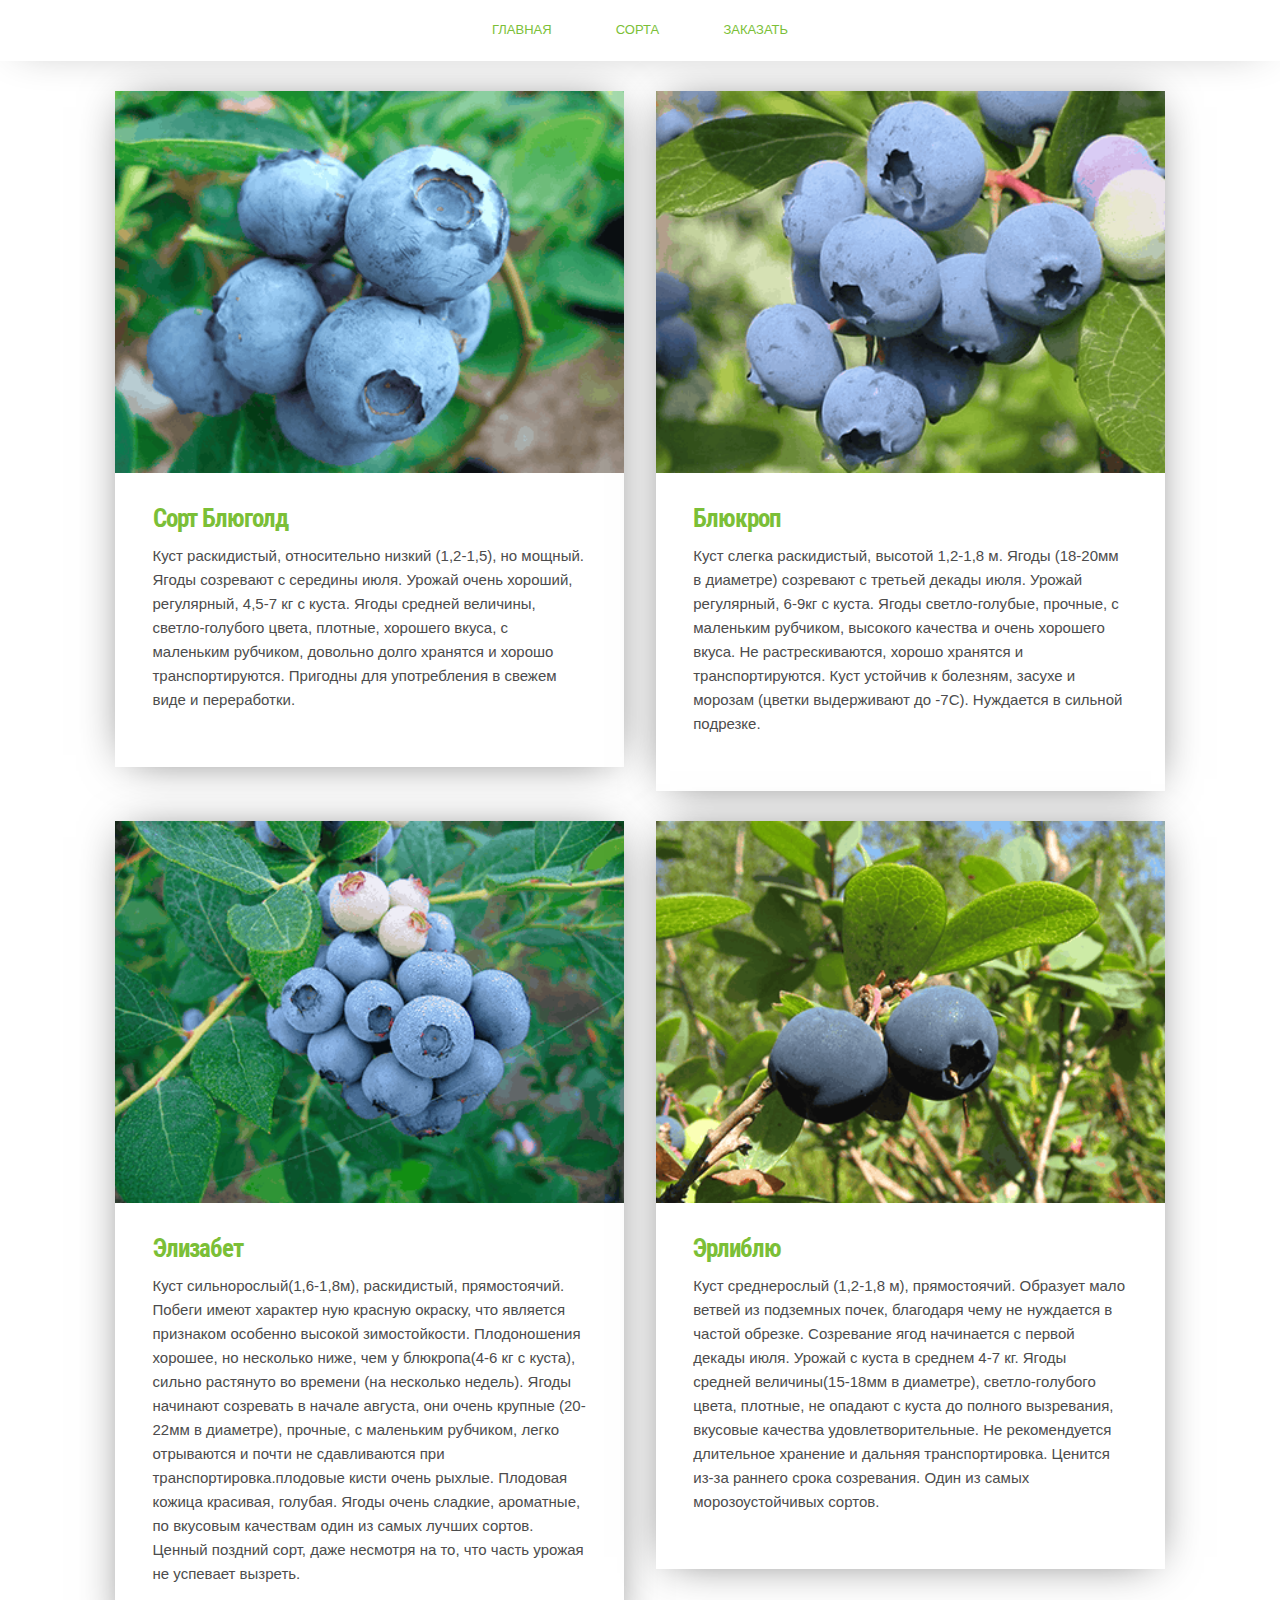
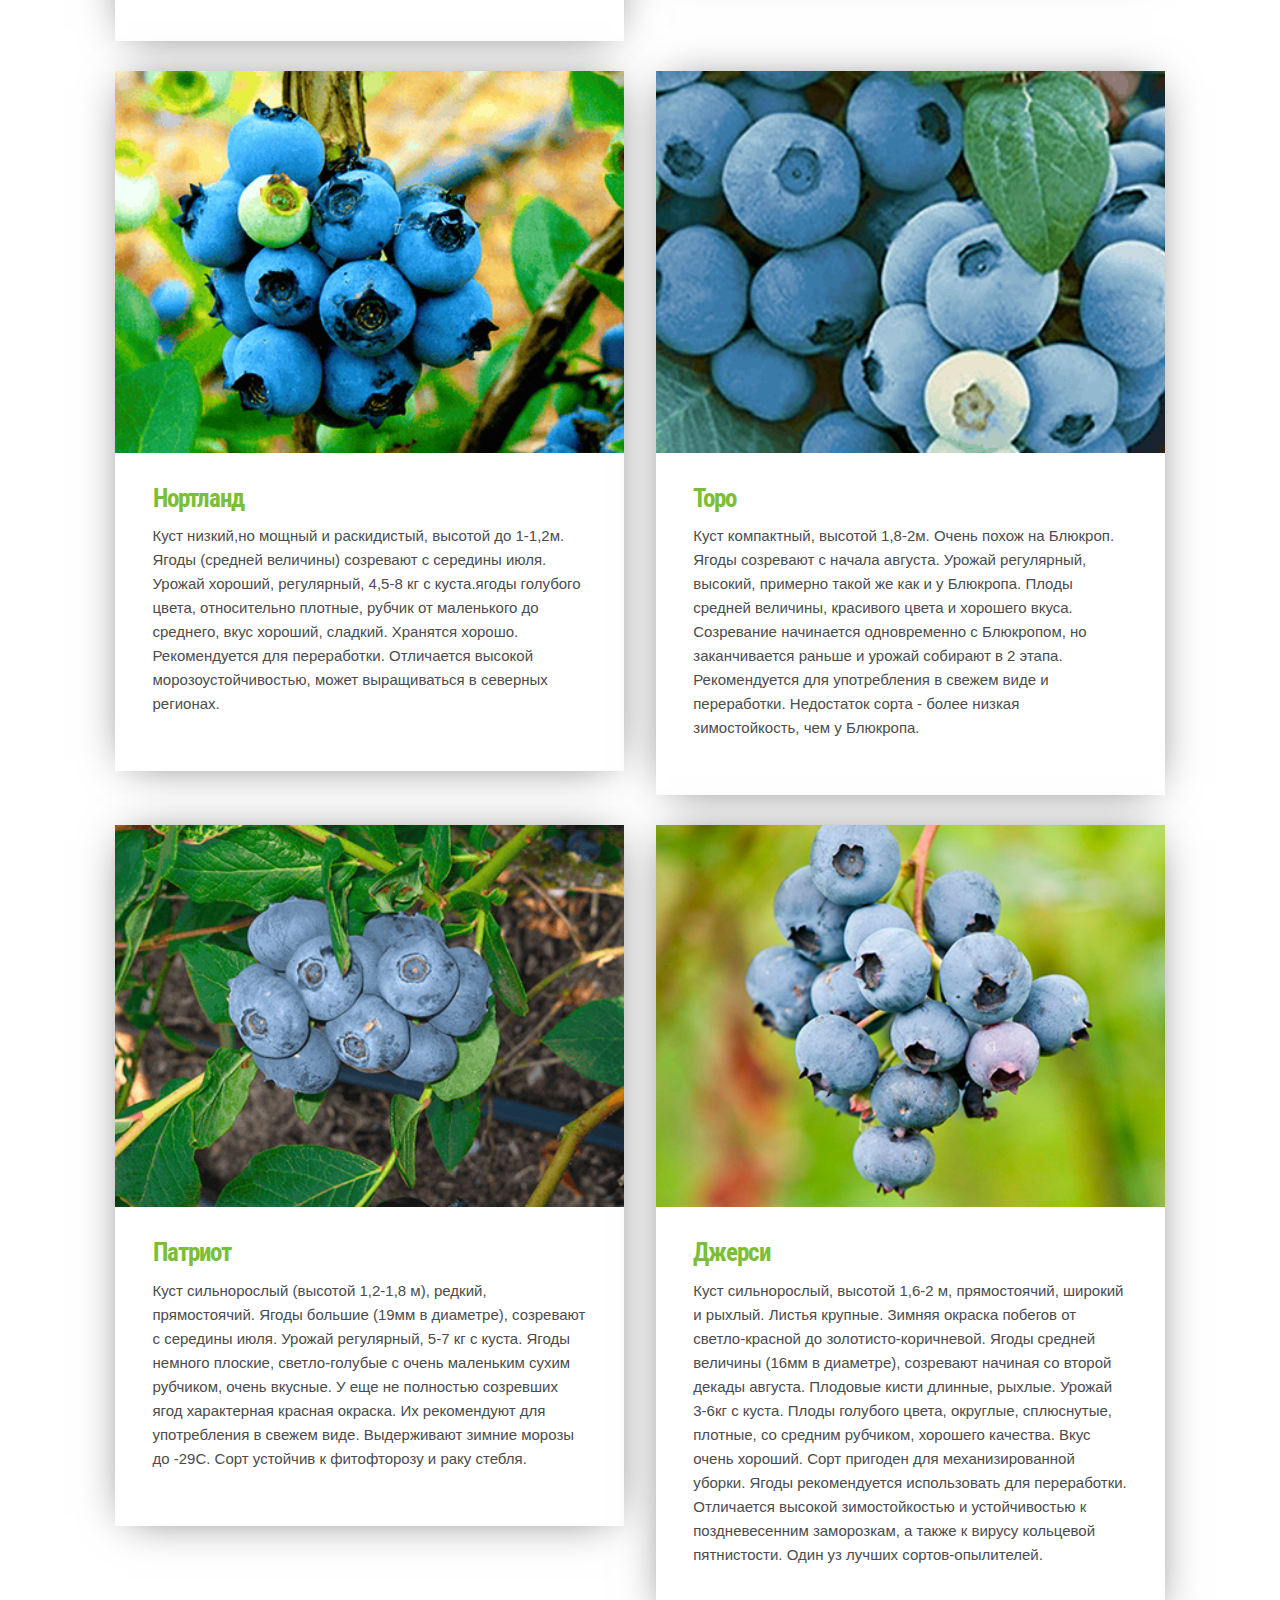
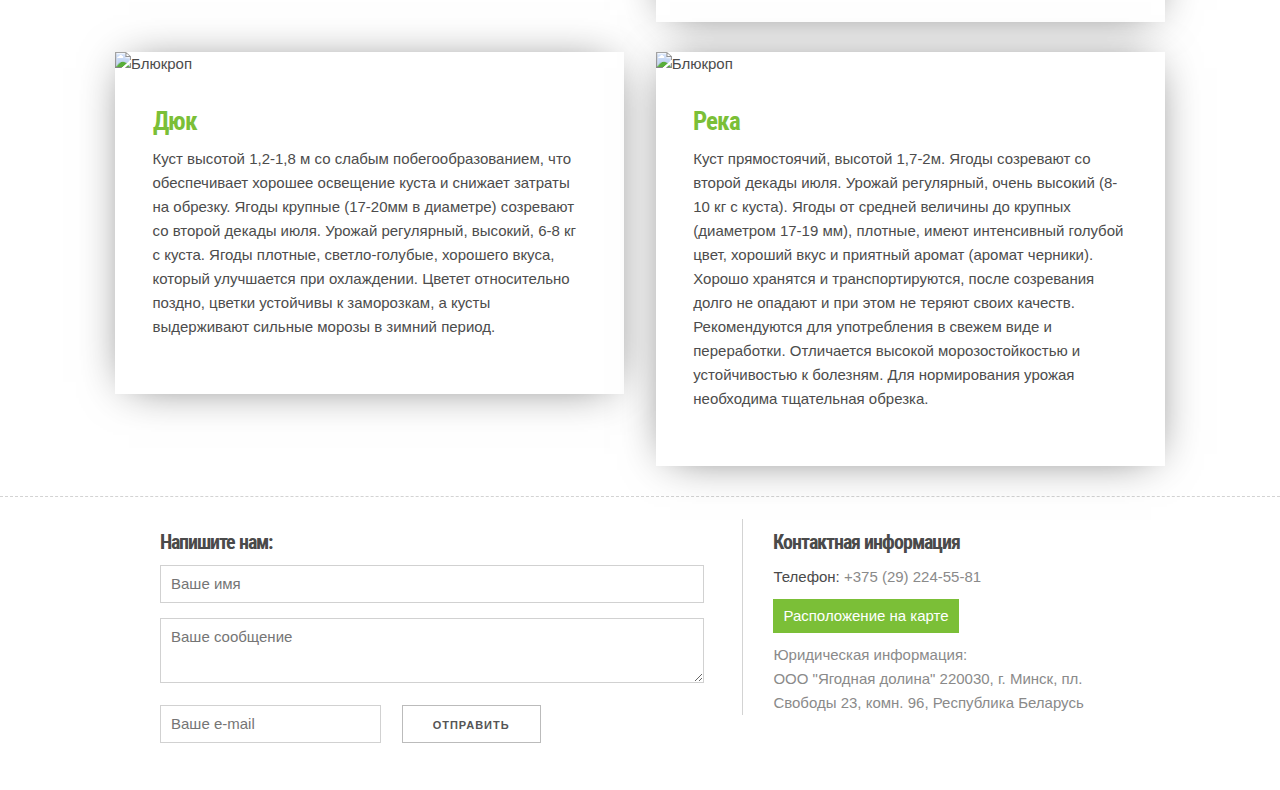
==== prices.html @ 956d1c06 "edinte index" ====
﻿<!DOCTYPE html>
<html lang="en">

<head>

    <!-- Basic Page Needs
    –––––––––––––––––––––––––––––––––––––––––––––––––– -->
    <meta charset="utf-8">
    <title>Yagoda.by | Сорта</title>
    <meta name="description" content="Укорененные саженцы голубики 'InVitra'">
    <meta name="author" content="">

    <!-- Mobile Specific Metas
    –––––––––––––––––––––––––––––––––––––––––––––––––– -->
    <meta name="viewport" content="width=device-width, initial-scale=1">

    <!-- FONT
    –––––––––––––––––––––––––––––––––––––––––––––––––– -->

    <!-- CSS
    –––––––––––––––––––––––––––––––––––––––––––––––––– -->
    <link rel="stylesheet" href="css/normalize.css">
    <link rel="stylesheet" href="css/skeleton.css">
    <link rel="stylesheet" href="css/style.css">

    <!-- Favicon
    –––––––––––––––––––––––––––––––––––––––––––––––––– -->
    <link rel="icon" type="image/png" href="images/favicon.png">

    <!-- Hacks
    –––––––––––––––––––––––––––––––––––––––––––––––––– -->
    <!--[if lt IE 9]> 
     <script src="http://html5shiv.googlecode.com/svn/trunk/html5.js"></script> 
     <![endif]-->
    <!-- Skripts
    –––––––––––––––––––––––––––––––––––––––––––––––––– -->
    <script>
        function poopup() {
            document.getElementById("steam").style.display = 'block';
        }

        function closepop() {
            document.getElementById("steam").style.display = 'none';
        }

        function menuopen() {
            var el = document.getElementById("site-menu");

            el.style.marginTop = (el.style.marginTop == '0px') ? '-40px' : '0px';
        }
    </script>
</head>

<body>

    <!-- poupup
>>>>>>>>>>>>>>>>>>>>>>>>>>>>>>>>>>>>>>>>>>>>>>>> -->
    <div id="steam">
        <div id="poupup">

            <div class="close" onclick="closepop()">

            </div>

            <!--<h3>Форма запроса</h3>
            <form>
                <label for="name">Как к вам обращаться?</label>
                <input type="text" name="name" value="" placeholder="Имя">
                <label for="tel">Ваш телефон</label>
                <input type="text" name="tel" value="" placeholder="+XXX (XX) XXX-XX-XX">
                <input type="button" name="send" value="Отправить">
            </form>-->

            <h3>Свяжитесь с нами:</h3>
            <ul>
                <li>Телефон: +375 (29) 224-55-81</li>
                <li>E-mail: katrin8787@tut.by</li>
                <li><a href="https://goo.gl/maps/rK2JYMR178M2" target="_blank">Расположение на карте</a></li>
            </ul>
        </div>
    </div>

    <!-- /poupup
<<<<<<<<<<<<<<<<<<<<<<<<<<<<<<<<<<<<<<<<<<<<< -->
    <header>

        <nav id="site-menu">
            <ul>
                <li><a href="index.html">Главная</a></li>
                <li><a href="sorts.html">Сорта</a></li>
                <!--<li><a href="">Блог</a></li>-->
                                <li><a href="#" onclick="poopup()">Заказать</a></li>
            </ul>
            <div id="menu-btn">
                <a href="#" onclick="menuopen()">Меню</a>
            </div>
        </nav>
    </header>

    <!--header.php
<<<<<<<<<<<<<<<<<<<<<<<<<<<<<<<<<<<<<<<<<<<<< -->

<section id="sorts">
    <div class="row">
        <div class="sort">
            <img src="images/blueberry_bluegold__resized.png" alt="Блюкроп">
            <div>
                <h2>Сорт Блюголд</h2>
                <p>Куст раскидистый, относительно низкий (1,2-1,5), но мощный. Ягоды созревают с середины июля. Урожай очень
                    хороший, регулярный, 4,5-7 кг с куста. Ягоды средней величины, светло-голубого цвета, плотные, хорошего
                    вкуса, с маленьким рубчиком, довольно долго хранятся и хорошо транспортируются. Пригодны для употребления
                    в свежем виде и переработки.</p>
            </div>
        </div>

        <div class="sort">
            <img src="images/Bluecrop.png" alt="Блюкроп">
            <div>
                <h2>Блюкроп</h2>
                <p>Куст слегка раскидистый, высотой 1,2-1,8 м. Ягоды (18-20мм в диаметре) созревают с третьей декады июля. Урожай
                    регулярный, 6-9кг с куста. Ягоды светло-голубые, прочные, с маленьким рубчиком, высокого качества и очень
                    хорошего вкуса. Не растрескиваются, хорошо хранятся и транспортируются. Куст устойчив к болезням, засухе
                    и морозам (цветки выдерживают до -7С). Нуждается в сильной подрезке.</p>
            </div>
        </div>
    </div>
    <div class="row">
    <div class="sort">
        <img src="images/Elizabeth-1.png" alt="Блюкроп">
        <div>
            <h2>Элизабет</h2>
            <p>Куст сильнорослый(1,6-1,8м), раскидистый, прямостоячий. Побеги имеют характер ную красную окраску, что является
                признаком особенно высокой зимостойкости. Плодоношения хорошее, но несколько ниже, чем у блюкропа(4-6 кг
                с куста), сильно растянуто во времени (на несколько недель). Ягоды начинают созревать в начале августа, они
                очень крупные (20-22мм в диаметре), прочные, с маленьким рубчиком, легко отрываются и почти не сдавливаются
                при транспортировка.плодовые кисти очень рыхлые. Плодовая кожица красивая, голубая. Ягоды очень сладкие,
                ароматные, по вкусовым качествам один из самых лучших сортов. Ценный поздний сорт, даже несмотря на то, что
                часть урожая не успевает вызреть.</p>
        </div>
    </div>

    <div class="sort">
        <img src="images/golubika_yerli_blyu.png" alt="Блюкроп">
        <div>
            <h2>Эрлиблю</h2>
            <p>Куст среднерослый (1,2-1,8 м), прямостоячий. Образует мало ветвей из подземных почек, благодаря чему не нуждается
                в частой обрезке. Созревание ягод начинается с первой декады июля. Урожай с куста в среднем 4-7 кг. Ягоды
                средней величины(15-18мм в диаметре), светло-голубого цвета, плотные, не опадают с куста до полного вызревания,
                вкусовые качества удовлетворительные. Не рекомендуется длительное хранение и дальняя транспортировка. Ценится
                из-за раннего срока созревания. Один из самых морозоустойчивых сортов.</p>
        </div>
    </div>
    </div>
    <div class="row">
    <div class="sort">
        <img src="images/GolubikaSadovayaNortland_03.png" alt="Блюкроп">
        <div>
            <h2>Нортланд</h2>
            <p>Куст низкий,но мощный и раскидистый, высотой до 1-1,2м. Ягоды (средней величины) созревают с середины июля. Урожай
                хороший, регулярный, 4,5-8 кг с куста.ягоды голубого цвета, относительно плотные, рубчик от маленького до
                среднего, вкус хороший, сладкий. Хранятся хорошо. Рекомендуется для переработки. Отличается высокой морозоустойчивостью,
                может выращиваться в северных регионах.</p>
        </div>
    </div>

    <div class="sort">
        <img src="images/home_gardener_tzMGQ3m.png" alt="Блюкроп">
        <div>
            <h2>Торо</h2>
            <p>Куст компактный, высотой 1,8-2м. Очень похож на Блюкроп. Ягоды созревают с начала августа. Урожай регулярный,
                высокий, примерно такой же как и у Блюкропа. Плоды средней величины, красивого цвета и хорошего вкуса. Созревание
                начинается одновременно с Блюкропом, но заканчивается раньше и урожай собирают в 2 этапа. Рекомендуется для
                употребления в свежем виде и переработки. Недостаток сорта - более низкая зимостойкость, чем у Блюкропа.</p>
        </div>
    </div>
    </div>
    <div class="row">
    <div class="sort">
        <img src="images/patriot.png" alt="Блюкроп">
        <div>
            <h2>Патриот</h2>
            <p>Куст сильнорослый (высотой 1,2-1,8 м), редкий, прямостоячий. Ягоды большие (19мм в диаметре), созревают с середины
                июля. Урожай регулярный, 5-7 кг с куста. Ягоды немного плоские, светло-голубые с очень маленьким сухим рубчиком,
                очень вкусные. У еще не полностью созревших ягод характерная красная окраска. Их рекомендуют для употребления
                в свежем виде. Выдерживают зимние морозы до -29С. Сорт устойчив к фитофторозу и раку стебля.</p>
        </div>
    </div>

    <div class="sort">
        <img src="images/RX-DK-FVP11802_jersey-blueberry_s4x3.png" alt="Блюкроп">
        <div>
            <h2>Джерси</h2>
            <p>Куст сильнорослый, высотой 1,6-2 м, прямостоячий, широкий и рыхлый. Листья крупные. Зимняя окраска побегов от
                светло-красной до золотисто-коричневой. Ягоды средней величины (16мм в диаметре), созревают начиная со второй
                декады августа. Плодовые кисти длинные, рыхлые. Урожай 3-6кг с куста. Плоды голубого цвета, округлые, сплюснутые,
                плотные, со средним рубчиком, хорошего качества. Вкус очень хороший. Сорт пригоден для механизированной уборки.
                Ягоды рекомендуется использовать для переработки. Отличается высокой зимостойкостью и устойчивостью к поздневесенним
                заморозкам, а также к вирусу кольцевой пятнистости. Один уз лучших сортов-опылителей.</p>
        </div>
    </div>
        </div>
    <div class="row">
    <div class="sort">
        <img src="images/Голубика-Дюк.png" alt="Блюкроп">
        <div>
            <h2>Дюк</h2>
            <p>Куст высотой 1,2-1,8 м со слабым побегообразованием, что обеспечивает хорошее освещение куста и снижает затраты
                на обрезку. Ягоды крупные (17-20мм в диаметре) созревают со второй декады июля. Урожай регулярный, высокий,
                6-8 кг с куста. Ягоды плотные, светло-голубые, хорошего вкуса, который улучшается при охлаждении. Цветет
                относительно поздно, цветки устойчивы к заморозкам, а кусты выдерживают сильные морозы в зимний период.</p>
        </div>
    </div>
    <div class="sort">
        <img src="images/река.png" alt="Блюкроп">
        <div>
            <h2>Река</h2>
            <p>Куст прямостоячий, высотой 1,7-2м. Ягоды созревают со второй декады июля. Урожай регулярный, очень высокий (8-10
                кг с куста). Ягоды от средней величины до крупных (диаметром 17-19 мм), плотные, имеют интенсивный голубой
                цвет, хороший вкус и приятный аромат (аромат черники). Хорошо хранятся и транспортируются, после созревания
                долго не опадают и при этом не теряют своих качеств. Рекомендуются для употребления в свежем виде и переработки.
                Отличается высокой морозостойкостью и устойчивостью к болезням. Для нормирования урожая необходима тщательная
                обрезка.
            </p>
        </div>
    </div>
    </div>


</section>
<div class="clear"></div>

<footer>
        <div class="container">
            <div class="row">
                <div class="seven columns">
                    <h3>Напишите нам:</h3>
                    <form id="sendMessage" method="POST">
                        <input type="text" name="name" value="" placeholder="Ваше имя" required>
                        <textarea cols="45" name="message" placeholder="Ваше сообщение" required></textarea>
                        <input type="email" name="email" value="" placeholder="Ваше e-mail" required>
                        <input type="submit" name="send" value="Отправить">
                    </form>
                </div>
                <div class="five columns info">
                    <h3>Контактная информация</h3>
                    <p><span>Телефон: </span>+375 (29) 224-55-81</p>
                    <p>
                        <a href="https://goo.gl/maps/rK2JYMR178M2" target="_blank">Расположение на карте</a></p>
                    <p> Юридическая информация: <br> ООО "Ягодная долина" 220030, г. Минск, пл. Свободы 23, комн. 96, Республика Беларусь
                    </p>
                </div>
            </div>
        </div>
    </footer>
    <script>
        var form = document.getElementById('sendMessage');

        form.onsubmit = function(e){
            e.preventDefault();

            var data = new FormData(form);

            var xhr = new XMLHttpRequest();
            xhr.open("POST", "/", true);
            xhr.send(data);

            xhr.onreadystatechange = function(){
                if(xhr.status ==200 && xhr.readyState==4){

                    console.log(form.elements);
                    form.elements.message.value='';
                    yaCounter37584040.reachGoal('message');

                    var okMessage = document.createElement('span');
                    okMessage.className = 'okMessage';
                    okMessage.innerHTML = 'Сообщение оставлено, в ближайшее время с Вами свяжется наш специалист';
                    form.appendChild(okMessage);
                    setTimeout(function(){
                        okMessage.remove();
                    },5000);
                }
            }



        }

    </script>
    <!-- Yandex.Metrika counter --> <script type="text/javascript"> (function (d, w, c) { (w[c] = w[c] || []).push(function() { try { w.yaCounter37584040 = new Ya.Metrika({ id:37584040, clickmap:true, trackLinks:true, accurateTrackBounce:true, webvisor:true }); } catch(e) { } }); var n = d.getElementsByTagName("script")[0], s = d.createElement("script"), f = function () { n.parentNode.insertBefore(s, n); }; s.type = "text/javascript"; s.async = true; s.src = "https://mc.yandex.ru/metrika/watch.js"; if (w.opera == "[object Opera]") { d.addEventListener("DOMContentLoaded", f, false); } else { f(); } })(document, window, "yandex_metrika_callbacks"); </script> <noscript><div><img src="https://mc.yandex.ru/watch/37584040" style="position:absolute; left:-9999px;" alt="" /></div></noscript> <!-- /Yandex.Metrika counter -->
</body>

</html>
---- css/skeleton.css ----
/*
* Skeleton V2.0.4
* Copyright 2014, Dave Gamache
* www.getskeleton.com
* Free to use under the MIT license.
* http://www.opensource.org/licenses/mit-license.php
* 12/29/2014
*/


/* Table of contents
––––––––––––––––––––––––––––––––––––––––––––––––––
- Grid
- Base Styles
- Typography
- Links
- Buttons
- Forms
- Lists
- Code
- Tables
- Spacing
- Utilities
- Clearing
- Media Queries
*/


/* Grid
–––––––––––––––––––––––––––––––––––––––––––––––––– */

.container {
    position: relative;
    width: 100%;
    max-width: 960px;
    margin: 0 auto;
    padding: 0 20px;
    box-sizing: border-box;
}

.column,
.columns {
    width: 100%;
    float: left;
    box-sizing: border-box;
}


/* For devices larger than 400px */

@media (min-width: 400px) {
    .container {
        width: 85%;
        padding: 0;
    }
}


/* For devices larger than 550px */

@media (min-width: 750px) {
    .container {
        width: 80%;
    }
    .column,
    .columns {
        margin-left: 4%;
    }
    .column:first-child,
    .columns:first-child {
        margin-left: 0;
    }
    .one.column,
    .one.columns {
        width: 4.66666666667%;
    }
    .two.columns {
        width: 13.3333333333%;
    }
    .three.columns {
        width: 22%;
    }
    .four.columns {
        width: 30.6666666667%;
    }
    .five.columns {
        width: 39.3333333333%;
    }
    .six.columns {
        width: 48%;
    }
    .seven.columns {
        width: 56.6666666667%;
    }
    .eight.columns {
        width: 65.3333333333%;
    }
    .nine.columns {
        width: 74.0%;
    }
    .ten.columns {
        width: 82.6666666667%;
    }
    .eleven.columns {
        width: 91.3333333333%;
    }
    .twelve.columns {
        width: 100%;
        margin-left: 0;
    }
    .one-third.column {
        width: 30.6666666667%;
    }
    .two-thirds.column {
        width: 65.3333333333%;
    }
    .one-half.column {
        width: 48%;
    }
    /* Offsets */
    .offset-by-one.column,
    .offset-by-one.columns {
        margin-left: 8.66666666667%;
    }
    .offset-by-two.column,
    .offset-by-two.columns {
        margin-left: 17.3333333333%;
    }
    .offset-by-three.column,
    .offset-by-three.columns {
        margin-left: 26%;
    }
    .offset-by-four.column,
    .offset-by-four.columns {
        margin-left: 34.6666666667%;
    }
    .offset-by-five.column,
    .offset-by-five.columns {
        margin-left: 43.3333333333%;
    }
    .offset-by-six.column,
    .offset-by-six.columns {
        margin-left: 52%;
    }
    .offset-by-seven.column,
    .offset-by-seven.columns {
        margin-left: 60.6666666667%;
    }
    .offset-by-eight.column,
    .offset-by-eight.columns {
        margin-left: 69.3333333333%;
    }
    .offset-by-nine.column,
    .offset-by-nine.columns {
        margin-left: 78.0%;
    }
    .offset-by-ten.column,
    .offset-by-ten.columns {
        margin-left: 86.6666666667%;
    }
    .offset-by-eleven.column,
    .offset-by-eleven.columns {
        margin-left: 95.3333333333%;
    }
    .offset-by-one-third.column,
    .offset-by-one-third.columns {
        margin-left: 34.6666666667%;
    }
    .offset-by-two-thirds.column,
    .offset-by-two-thirds.columns {
        margin-left: 69.3333333333%;
    }
    .offset-by-one-half.column,
    .offset-by-one-half.columns {
        margin-left: 52%;
    }
}


/* Base Styles
–––––––––––––––––––––––––––––––––––––––––––––––––– */


/* NOTE
html is set to 62.5% so that all the REM measurements throughout Skeleton
are based on 10px sizing. So basically 1.5rem = 15px :) */

html {
    font-size: 62.5%;
}

body {
    font-size: 1.5em;
    /* currently ems cause chrome bug misinterpreting rems on body element */
    line-height: 1.6;
    font-weight: 400;
    font-family: "HelveticaNeue", "Helvetica Neue", Helvetica, Arial, sans-serif;
    color: #222;
}


/* Typography
–––––––––––––––––––––––––––––––––––––––––––––––––– */

h1,
h2,
h3,
h4,
h5,
h6 {
    font-family: 'Roboto Condensed';
    margin-top: 0;
    margin-bottom: 2rem;
    font-weight: 300;
}

h1 {
    font-size: 4.0rem;
    line-height: 1.2;
    letter-spacing: -.1rem;
}

h2 {
    font-size: 3.6rem;
    line-height: 1.25;
    letter-spacing: -.1rem;
}

h3 {
    font-size: 3.0rem;
    line-height: 1.3;
    letter-spacing: -.1rem;
}

h4 {
    font-size: 2.4rem;
    line-height: 1.35;
    letter-spacing: -.08rem;
}

h5 {
    font-size: 1.8rem;
    line-height: 1.5;
    letter-spacing: -.05rem;
}

h6 {
    font-size: 1.5rem;
    line-height: 1.6;
    letter-spacing: 0;
}


/* Larger than phablet */

@media (min-width: 550px) {
    h1 {
        font-size: 5.0rem;
    }
    h2 {
        font-size: 4.2rem;
    }
    h3 {
        font-size: 3.6rem;
    }
    h4 {
        font-size: 3.0rem;
    }
    h5 {
        font-size: 2.4rem;
    }
    h6 {
        font-size: 1.5rem;
    }
}

p {
    margin-top: 0;
}


/* Links
–––––––––––––––––––––––––––––––––––––––––––––––––– */

a {
    color: hsl(90, 70%, 40%);
}

a:hover {
    color: hsl(90, 70%, 35%);
}


/* Buttons
–––––––––––––––––––––––––––––––––––––––––––––––––– */

.button,
button,
input[type="submit"],
input[type="reset"],
input[type="button"] {
    display: inline-block;
    height: 38px;
    padding: 0 30px;
    color: #555;
    text-align: center;
    font-size: 11px;
    font-weight: 600;
    line-height: 38px;
    letter-spacing: .1rem;
    text-transform: uppercase;
    text-decoration: none;
    white-space: nowrap;
    background-color: transparent;
    border-radius: 0px;
    border: 1px solid #bbb;
    cursor: pointer;
    box-sizing: border-box;
}

.button:hover,
button:hover,
input[type="submit"]:hover,
input[type="reset"]:hover,
input[type="button"]:hover,
.button:focus,
button:focus,
input[type="submit"]:focus,
input[type="reset"]:focus,
input[type="button"]:focus {
    color: #333;
    border-color: #888;
    outline: 0;
}

.button.button-primary,
button.button-primary,
input[type="submit"].button-primary,
input[type="reset"].button-primary,
input[type="button"].button-primary {
    color: #FFF;
    background-color: hsl(90, 68%, 49%);
    border-color: hsla(90, 70%, 50%, 1);
}

.button.button-primary:hover,
button.button-primary:hover,
input[type="submit"].button-primary:hover,
input[type="reset"].button-primary:hover,
input[type="button"].button-primary:hover,
.button.button-primary:focus,
button.button-primary:focus,
input[type="submit"].button-primary:focus,
input[type="reset"].button-primary:focus,
input[type="button"].button-primary:focus {
    color: #FFF;
    background-color: hsla(90, 70%, 45%, 1);
    border-color: hsla(90, 70%, 45%, 1);
}


/* Forms
–––––––––––––––––––––––––––––––––––––––––––––––––– */

input[type="email"],
input[type="number"],
input[type="search"],
input[type="text"],
input[type="tel"],
input[type="url"],
input[type="password"],
textarea,
select {
    height: 38px;
    padding: 6px 10px;
    /* The 6px vertically centers text on FF, ignored by Webkit */
    background-color: #fff;
    border: 1px solid #D1D1D1;
    border-radius: 0px;
    box-shadow: none;
    box-sizing: border-box;
}


/* Removes awkward default styles on some inputs for iOS */

input[type="email"],
input[type="number"],
input[type="search"],
input[type="text"],
input[type="tel"],
input[type="url"],
input[type="password"],
textarea {
    -webkit-appearance: none;
    -moz-appearance: none;
    appearance: none;
}

textarea {
    min-height: 65px;
    padding-top: 6px;
    padding-bottom: 6px;
}

input[type="email"]:focus,
input[type="number"]:focus,
input[type="search"]:focus,
input[type="text"]:focus,
input[type="tel"]:focus,
input[type="url"]:focus,
input[type="password"]:focus,
textarea:focus,
select:focus {
    border: 1px solid #33C3F0;
    outline: 0;
}

label,
legend {
    display: block;
    margin-bottom: .5rem;
    font-weight: 600;
}

fieldset {
    padding: 0;
    border-width: 0;
}

input[type="checkbox"],
input[type="radio"] {
    display: inline;
}

label > .label-body {
    display: inline-block;
    margin-left: .5rem;
    font-weight: normal;
}


/* Lists
–––––––––––––––––––––––––––––––––––––––––––––––––– */

ul {
    list-style: circle inside;
}

ol {
    list-style: decimal inside;
}

ol,
ul {
    padding-left: 0;
    margin-top: 0;
}

ul ul,
ul ol,
ol ol,
ol ul {
    margin: 1.5rem 0 1.5rem 3rem;
    font-size: 90%;
}

li {
    margin-bottom: 1rem;
}


/* Code
–––––––––––––––––––––––––––––––––––––––––––––––––– */

code {
    padding: .2rem .5rem;
    margin: 0 .2rem;
    font-size: 90%;
    white-space: nowrap;
    background: #F1F1F1;
    border: 1px solid #E1E1E1;
    border-radius: 0px;
}

pre > code {
    display: block;
    padding: 1rem 1.5rem;
    white-space: pre;
}


/* Tables
–––––––––––––––––––––––––––––––––––––––––––––––––– */

th,
td {
    padding: 12px 15px;
    text-align: left;
    border-bottom: 1px solid #E1E1E1;
}

th:first-child,
td:first-child {
    padding-left: 0;
}

th:last-child,
td:last-child {
    padding-right: 0;
}


/* Spacing
–––––––––––––––––––––––––––––––––––––––––––––––––– */

button,
.button {
    margin-bottom: 1rem;
}

input,
textarea,
select,
fieldset {
    margin-bottom: 1.5rem;
}

pre,
blockquote,
dl,
figure,
table,
p,
ul,
ol,
form {
    margin-bottom: 2.5rem;
}


/* Utilities
–––––––––––––––––––––––––––––––––––––––––––––––––– */

.u-full-width {
    width: 100%;
    box-sizing: border-box;
}

.u-max-full-width {
    max-width: 100%;
    box-sizing: border-box;
}

.u-pull-right {
    float: right;
}

.u-pull-left {
    float: left;
}


/* Misc
–––––––––––––––––––––––––––––––––––––––––––––––––– */

hr {
    margin-top: 3rem;
    margin-bottom: 3.5rem;
    border-width: 0;
    border-top: 1px solid #E1E1E1;
}


/* Clearing
–––––––––––––––––––––––––––––––––––––––––––––––––– */


/* Self Clearing Goodness */

.container:after,
.row:after,
.u-cf {
    content: "";
    display: table;
    clear: both;
}


/* Media Queries
–––––––––––––––––––––––––––––––––––––––––––––––––– */


/*
Note: The best way to structure the use of media queries is to create the queries
near the relevant code. For example, if you wanted to change the styles for buttons
on small devices, paste the mobile query code up in the buttons section and style it
there.
*/


/* Larger than mobile */

@media (min-width: 400px) {}


/* Larger than phablet (also point when grid becomes active) */

@media (min-width: 550px) {}


/* Larger than tablet */

@media (min-width: 750px) {}


/* Larger than desktop */

@media (min-width: 1000px) {}


/* Larger than Desktop HD */

@media (min-width: 1200px) {}
---- css/style.css ----
/*Fonts
------------------------------*/

@font-face {
    font-family: 'B20 Sans';
    src: url('../fonts/b20sans-400-normal.woff2') format('woff2'), url('../fonts/b20sans-400-normal.woff') format('woff'), url('../fonts/b20sans-400-normal.ttf') format('truetype');
    font-weight: 400;
    font-style: normal;
}

@font-face {
    font-family: 'Roboto Condensed';
    src: url('../fonts/robotocondensed-700-normal.woff2') format('woff2'), url('../fonts/robotocondensed-700-normal.woff') format('woff'), url('../fonts/robotocondensed-700-normal.ttf') format('truetype');
    font-weight: 700;
    font-style: normal;
}


/*Base styles
------------------------------*/

body {
    background-color: white;
    color: #4C4C4C;
}

h1 {
    font-weight: 100;
    font-size: 3.3rem;
    text-align: center;
    margin: 40px 0 60px;
}

h2 {
    font-family: 'Roboto Condensed';
}

a {
    text-decoration: none;
}

button.bigger {
    height: 68px;
    padding: 0 60px;
    font-size: 1.2em;
    margin-bottom: 2.5rem;
    line-height: 66px;
    font-family: 'Roboto Condensed';
    background-color: transparent;
    color: #7BBF37;
    border: solid #7BBF37 2px;
}

button.button.bigger:hover {
    color: #7BBF37;
    border: solid #7BBF37 2px;
}

input[type="email"]:focus,
input[type="number"]:focus,
input[type="search"]:focus,
input[type="text"]:focus,
input[type="tel"]:focus,
input[type="url"]:focus,
input[type="password"]:focus,
textarea:focus,
select:focus {
    border-color: #7BBF37;
}

.okMessage{
    color: #7BBF37;
    display: block;
}
/*Header styles
------------------------------*/

div.logo {
    float: left;
    font-size: 2.8rem;
    padding-bottom: 16px;
}

div.logo img {
    display: inline-block;
    height: 32px;
}

header {
    display: block;
    background-color: #FFF;
    position: relative;
    z-index: 2;
}

#menu-btn {
    display: none;
}

nav {
    /*position: absolute;*/
    width: 100%;
    background-color: hsla(0, 0%, 100%, 0.8);
    z-index: 90;
    -webkit-box-shadow: 0px 2px 44px -20px rgba(0,0,0,0.45);
    -moz-box-shadow: 0px 2px 44px -20px rgba(0,0,0,0.45);
    box-shadow: 0px 2px 44px -20px rgba(0,0,0,0.45);
    text-transform: uppercase;
}

nav > ul {
    margin: auto;
    overflow: hidden;
    max-width: 640px;
    font-size: 1em;
    text-align: center;
}

nav > ul > li {
    display: inline-block;
}

nav > ul > li,
#menu-btn {
    list-style-type: none;
    margin-bottom: 0;
    font-size: 1.3rem;
}

nav a {
    text-decoration: none;
    padding: 20px 30px;
    display: block;
    color: #7BBF37;
}

nav li:hover a,
nav li:hover {
    background-color: #7BBF37;
    color: #fff;
}


/* Main page
----------------------------------------------------------*/

#first > div > h1 {
    font-size: 3rem;
    margin-top: 20px;
    margin-left: 40%;
}

div.row {
    height: 100%;
    position: relative;
}

div.row,
div.columns {
    height: 100%;
}

div.block {
    overflow: hidden;
}

div.block p {
    font-size: 1.2em;
}

div.box {
    padding: 3rem;
    margin: 0;
    width: 43.3333333333%;
}


/* First block
-------------------*/

#first {
    background: url('../images/texture_old.png') 100%;
    background-repeat: repeat;
    /*-webkit-box-shadow: inset 0px 0px 0px 900px rgba(255,255,255,0.25);
-moz-box-shadow: inset 0px 0px 0px 900px rgba(255,255,255,0.25);
box-shadow: inset 0px 0px 0px 900px rgba(255,255,255,0.25);*/
    background-position: center top;
    margin: auto;
}

div.persona {
    background-image: url("../images/persona.png");
    background-repeat: no-repeat;
    margin-top: 2%;
    height: 100%;
    position: absolute;
    left: 0;
    top: 0;
    width: 100%;
    background-size: auto 100%;
    background-position-x: 13%;
}

#first h2 {
    margin: 0;
}

#first div.box {
    padding: 3rem;
    margin: 10% 0;
    width: 43.3333333333%;
    position: relative;
}

#first > div.container {
    margin-top: 70px auto 70px auto;
}

#item {
    margin: 0 0 3rem;
    overflow: hidden;
    text-align: center;
}

div.item > img {
    width: 80%;
    margin: auto;
}

span.item-price {
    display: inline-block;
    font-family: Roboto;
    font-size: 3rem;
}

span.item-price::after {
    content: "$";
    line-height: 5rem;
    font-size: 2rem;
    font-weight: 600;
}

span.item-descript {
    text-transform: uppercase;
    font-size: 1.3rem;
    line-height: 2rem;
    display: inline-block;
}


/* Second block
-------------------*/

#second {
    background-color: #fff;
    text-align: center;
    background-size: cover;
    background-image: url('../images/plants_x.png');
    background-repeat: no-repeat;
    background-position: center;
}

#second p {
    background-color: hsla(0, 0%, 100%, 1);
    padding: 3rem 3rem 4rem;
}

#second h2 {
    color: white;
    background-color: #7BBF37;
    padding: 2rem 0;
    margin-bottom: 0;
}


/*div.second button.bigger {
background-color: hsla(0, 0%, 100%, 0.9);
border: none;
}

div.second button.bigger:hover {
background-color: #7BBF37;
color: white;
border: none;
}*/

#second div.row {
    padding: 2.8em 0;
}

#second div.container {
    margin: 10% auto;
}

#second-b {
    padding: 50px 0;
}

#second-b div.row {
    text-align: center;
}

#second-b div.four {
    width: 33%;
    text-align: center;
}

#second-b button.button-primary {
    display: inline-block;
    margin-top: 40px;
}


/* Third block
-------------------*/

#third {
    /* background: url('../images/back3_alt.png') 100%;*/
    background-size: auto 100%;
    background-repeat: no-repeat;
    min-height: 600px;
    margin: auto;
    /*background: linear-gradient(to right, hsla(0, 0%, 100%, 0.9) 0%, hsla(0, 0%, 100%, 0.8) 30%, hsla(0, 0%, 100%, 0.7) 50%, hsla(100, 100%, 100%, 0) 100%), url('../images/texture.png') 100%;*/
}

#third div.row {
    padding: 10em 0;
}

div.imag > img {
    display: block;
    width: 100%;
    max-width: 430px;
}

#third button.button-primary {
    margin: 2.5rem auto;
}


/* Footer styles
----------------------------------------------------------*/

footer {
    border-top: 1px dashed lightgray;
}

footer > div.container {
    margin: 22px auto;
    color: #4A4A4A;
}

footer div.info {
    border-left: 1px solid lightgray;
    padding-left: 3rem;
}

footer h3 {
    font-size: 2rem;
    margin: 1rem 0;
}

footer div.info p {
    font-size: 1.5rem;
    margin: 0;
    color: #8A8A8A;
}

footer div.info span {
    color: #4A4A4A;
}

footer div.info ul {
    margin: 3rem 0;
}

footer div.info li {
    margin: 0;
}

footer div.info a {
    display: inline-block;
    padding: 0.5rem 1rem;
    color: white;
    background-color: #7BBF37;
    margin: 1rem 0;
}

footer div.info a:hover {
    background-color: #63A521;
}

footer div.info li > a {
    padding-left: 2px;
    color: #8A8A8A;
}

footer div.info li > a:hover {
    padding-left: 2px;
    color: #7BBF37;
}

footer form {
    margin: 1rem 0;
}

footer form input[type="text"] {
    float: left;
    width: 100%;
}

footer form textarea {
    clear: both;
    width: 100%;
}

footer form input[type="button"]:hover {
    border-color: #7BBF37;
    color: #7BBF37;
}


/* PoupUp
-------------------*/

#steam {
    position: fixed;
    width: 100%;
    height: 100%;
    background-color: hsla(0, 0%, 100%, 0.9);
    z-index: 99;
    display: none;
}

div.close {
    position: absolute;
    background-image: url("../images/close.png");
    background-size: cover;
    height: 25px;
    width: 25px;
    z-index: 999;
    right: 7px;
    top: 7px;
    opacity: 0.4;
    cursor: pointer;
}

div.close:hover {
    opacity: 1;
}

#poupup {
    margin-top: 10%;
    position: absolute;
    width: 80%;
    max-width: 400px;
    background-color: white;
    z-index: 100;
    padding: 5rem;
    right: 50%;
    margin-right: -250px;
    border: 1px solid lightgray;
    text-align: center;
}

#poupup h3 {
    margin: 0 auto 5rem;
}

#poupup label {
    width: 100%;
    text-align: left;
}

#poupup form {
    margin: 0;
}

#poupup input {
    width: 100%;
}

#poupup input[type="button"] {
    display: inline-block;
    margin: 3rem auto 0;
    width: 50%;
}

#poupup ul {
    margin: 0 15% 2rem;
    font-size: 1.6rem;
    font-family: sans-serif;
}

#poupup ul li {
    list-style: none;
}

#sendMessage > input[type="submit"] {
    margin-left: 1.5em;
}
/* Media quries
----------------------------------------------------------*/

@media (max-width: 960px) {
    #first div.box {
        width: 50%;
        margin-left: 57%;
        background-color: white;
    }
    #first div.persona {
        background-position-x: unset;
    }
}

@media (max-width: 750px) {
    #steam {
        height: 120%;
    }
    #poupup {
        margin-top: 50%;
    }
    #menu-btn {
        display: block;
        background-color: white;
    }
    nav {
        position: relative;
        background-color: #7BBF37;
        z-index: 90;
        margin-top: -40px;
        -webkit-transition: all .3s ease;
        -moz-transition: all .3s ease;
        transition: all .3s ease;
    }
    /*nav:hover {
        margin-top: 0px;
    }*/
    nav > ul > li,
    #menu-btn {
        float: none;
        border: none;
    }
    nav > ul > li:hover {
        float: none;
        border: none;
    }
    li:hover a,
    li:hover {
        background-color: hsla(0, 0%, 100%, 0.1);
        border: none;
    }
    nav li a {
        padding: 10px 20px;
        color: white;
    }
    p {
        background-color: hsla(0, 0%, 100%, 0.8);
        padding: 10px;
    }
    div.imag > img {
        margin: 40px auto;
    }
    #first h2 {
        padding-top: 0;
    }
}

@media (max-width: 690px) {
    #first div.box {
        width: 100%;
        margin-top: 80%;
        margin-left: 0;
        background-color: hsla(0, 0%, 100%, 0.9);
    }
    #first div.persona {
        background-position-x: unset;
    }
    .container {
        width: 100%;
    }
    #first p {
        background-color: unset;
    }
    #second-b div.box {
        width: 100%;
        margin-bottom: 5rem;
    }
    #second-b div.item > img {
        width: 40%;
        margin: auto;
        display: block;
    }
    #second-b button.button-primary {
        margin-top: 0;
    }
    #third div.row {
        padding: 3rem;
    }
    #third div.row p {
        text-align: left;
    }
    #third .container {
        text-align: center;
    }
    footer div.row {
        width: 80%;
        margin: auto;
    }
    footer div.info > p {
        padding: 0;
    }
    span.item-price {
        width: 100%;
    }
    #third ul {
        text-align: left;
        padding-left: 40px;
    }
}

@media (max-width: 540px) {
    #poupup {
        width: unset;
        margin-right: -145px;
        padding: 3rem;
    }
    #poupup ul {
        margin: 0;
    }
    #poupup h3 {
        margin: 0 auto 2rem;
    }
}

@media (max-width: 420px) {
    nav li a {
        padding: 10px 7px;
        color: white;
        font-size: 1em;
    }
    #second-b div.item > img {
        width: 70%;
    }
}

/*section sorts*/
.clear{
    clear: both;
}

section#sorts{
    width: 90%;
    max-width: 1050px;
    margin: 0 auto;
    padding-bottom: 30px;
}

div.sort {
    margin-top: 30px;
    overflow: hidden;
    -webkit-box-shadow: 0px 2px 44px -14px rgba(0,0,0,0.65);
    -moz-box-shadow: 0px 2px 44px -14px rgba(0,0,0,0.65);
    box-shadow: 0px 2px 44px -14px rgba(0,0,0,0.65);
    background-color: white;
}

div.row > div.sort:first-child {
    width: 48.5%;
    float: left;
}

div.row > div.sort:last-child {
    width: 48.5%;
    float: right;
}


div.sort > img{
    display: block;
    width: 100%;
    margin: 0 auto;

}
div.sort > div{
    padding: 2em 2.5em;
    float: left;
}

div.sort > div > h2{
    font-size: 25px;
    color: #7BBF37;
    margin-bottom: 10px;
}


/*@media (max-width: 1750px) {*/
    /*section#sorts{*/

        /*overflow: visible;*/

    /*}*/
    /*div.sort {*/
        /*margin-top: 30px;*/
        /*width: 100%;*/
        /*float: none;*/
        /*box-shadow: 0 0 5px rgba(0,0,0,0.5);*/

    /*}*/
/*}*/

@media (max-width: 1200px) {


    section#sorts{
        width: 90%;
    }
}

@media (max-width: 800px) {

    section#sorts{
        width: 80%;
    }

    div.sort > img{
        display: block;
        width: 100%;
        float: none;
    }

    div.row > div.sort:first-child {
        width: 100%;
        float: none;
    }

    div.row > div.sort:last-child {
        width: 100%;
        float: none;
    }

    nav > ul {
        font-size: 0.6em;
    }

}
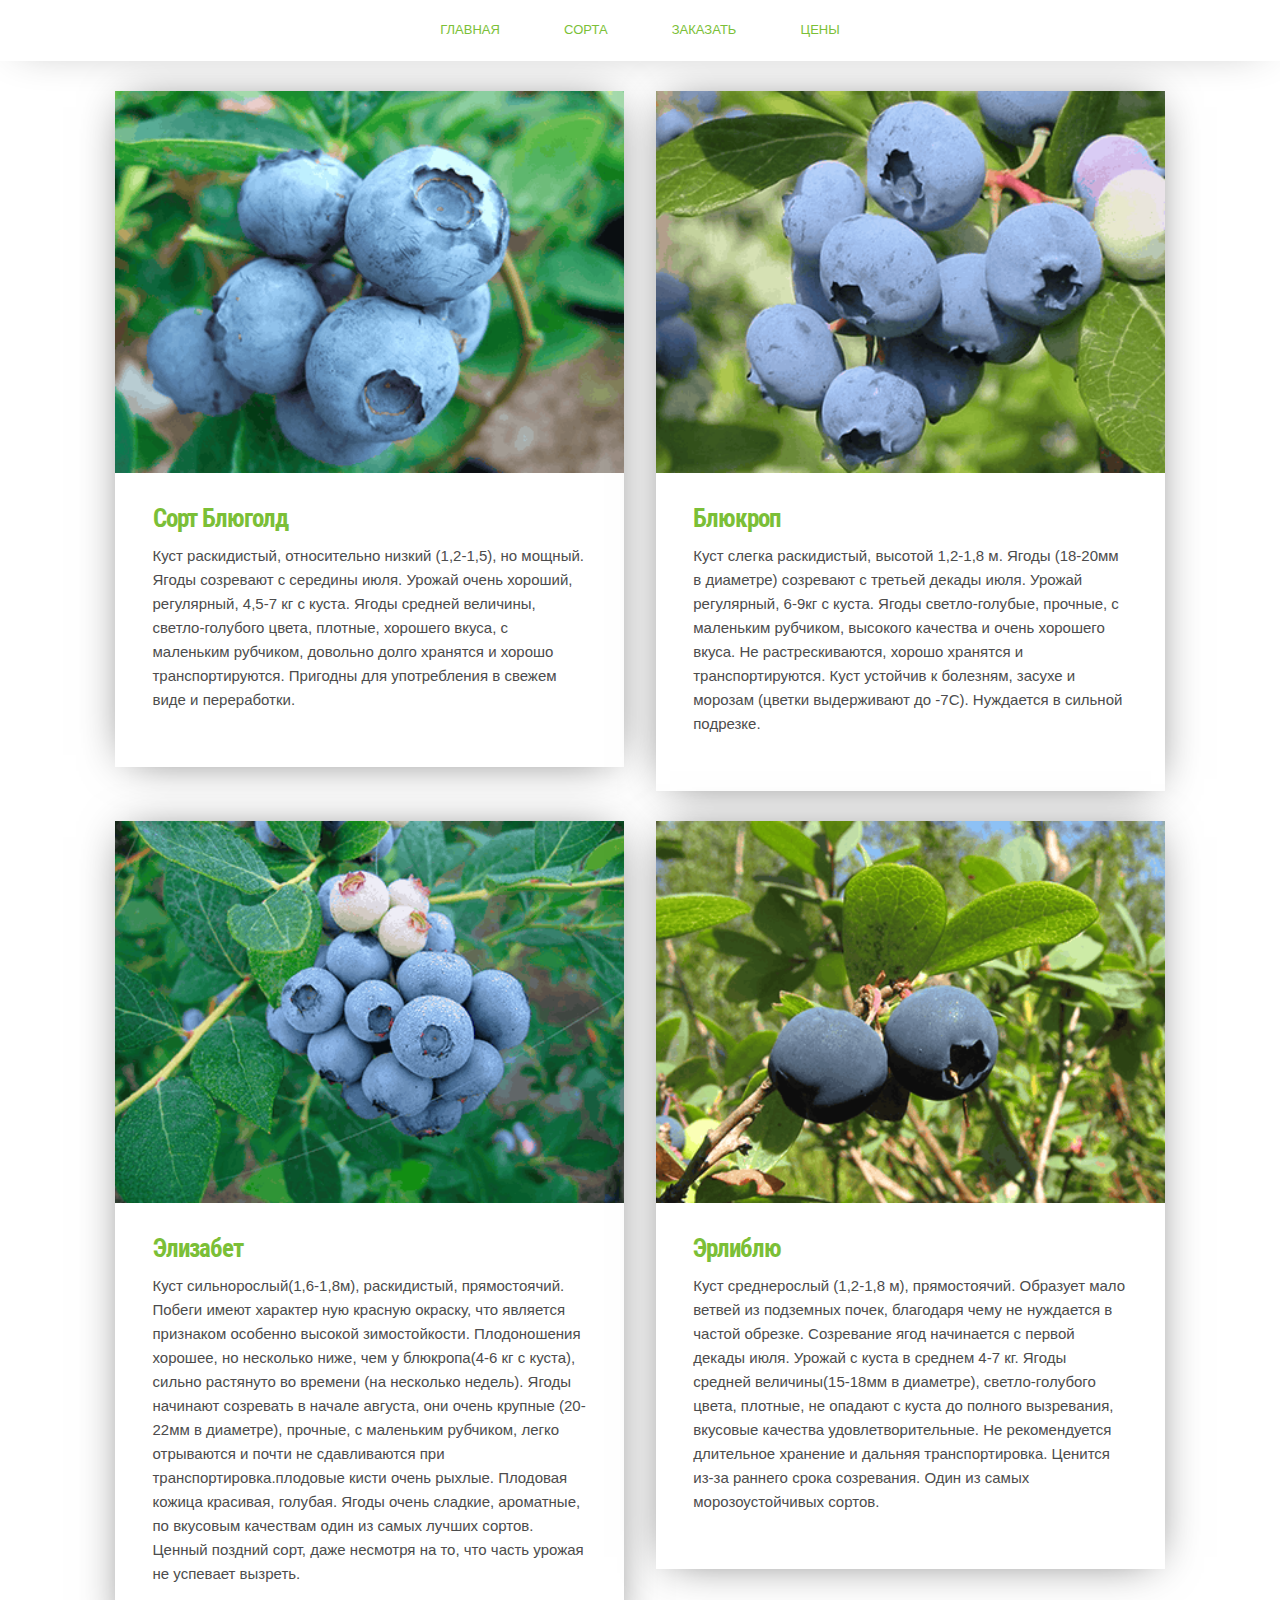
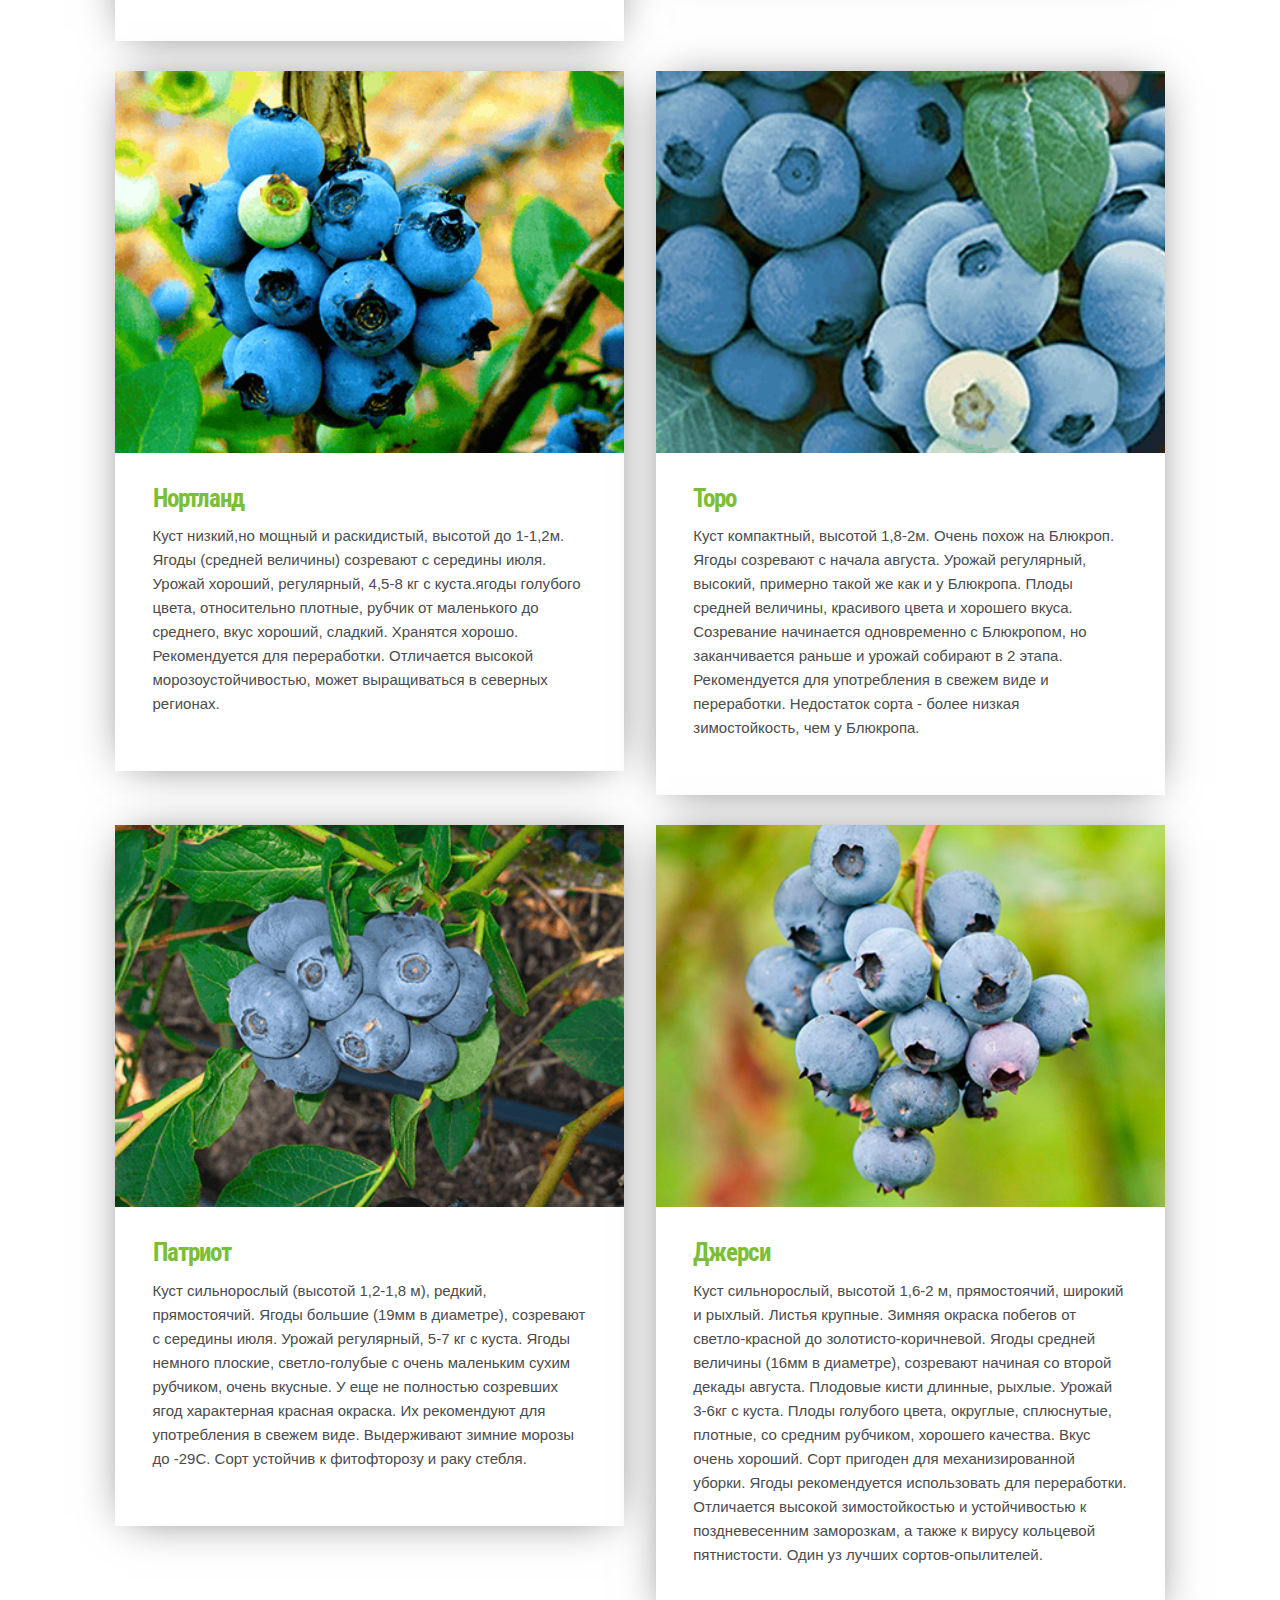
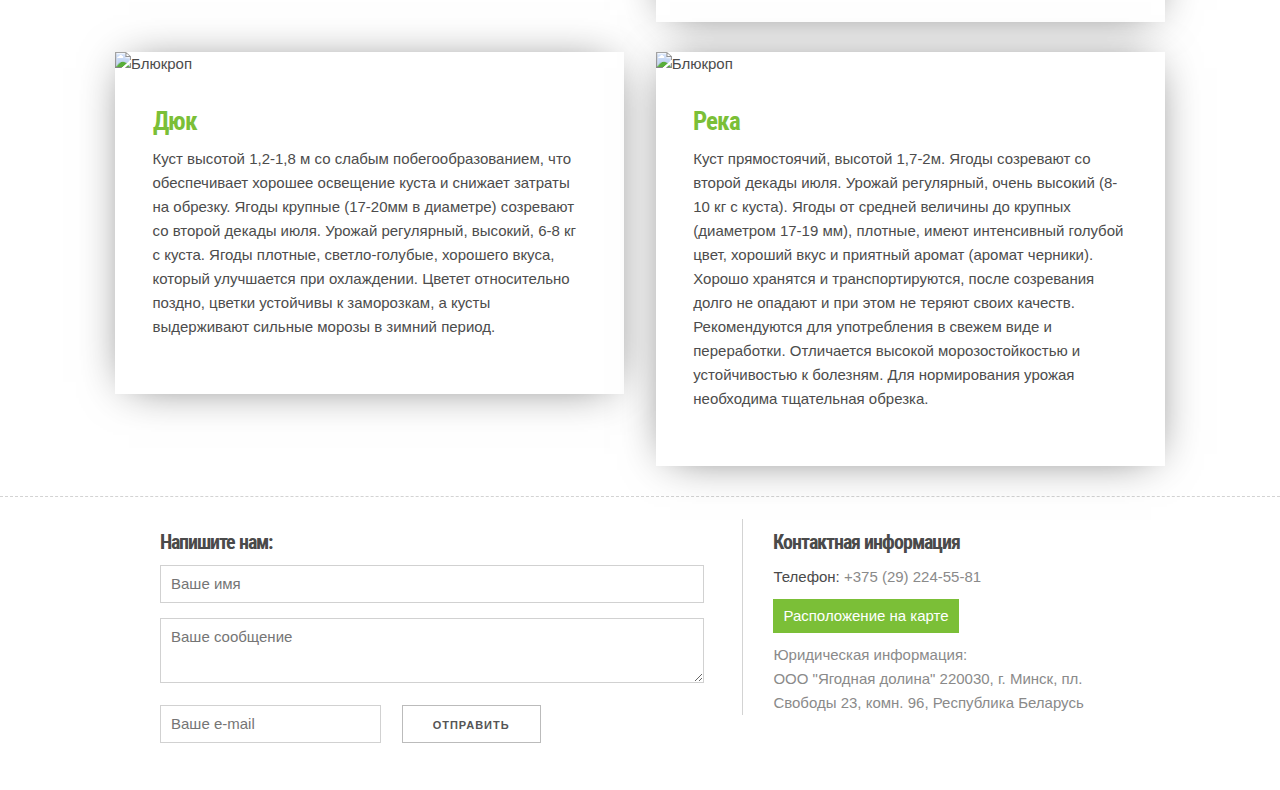
==== commit f67259de: "edited index" ====
--- a/prices.html
+++ b/prices.html
@@ -89,7 +89,8 @@
                 <li><a href="index.html">Главная</a></li>
                 <li><a href="sorts.html">Сорта</a></li>
                 <!--<li><a href="">Блог</a></li>-->
-                                <li><a href="#" onclick="poopup()">Заказать</a></li>
+                <li><a href="#" onclick="poopup()">Заказать</a></li>
+                <li><a href="prices.html">Цены</a></li>
             </ul>
             <div id="menu-btn">
                 <a href="#" onclick="menuopen()">Меню</a>
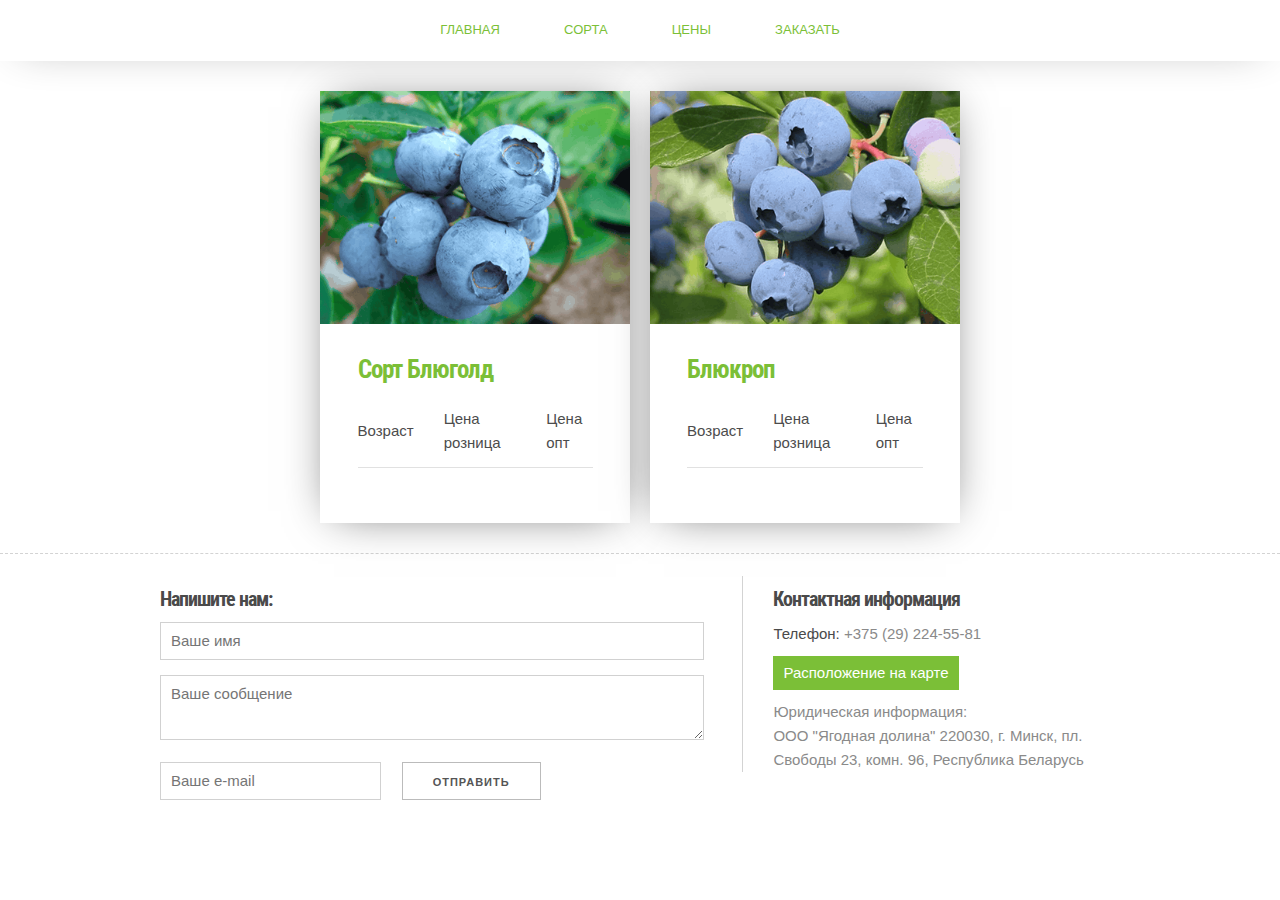
==== commit 33095435: "initial state" ====
--- a/prices.html
+++ b/prices.html
@@ -89,8 +89,9 @@
                 <li><a href="index.html">Главная</a></li>
                 <li><a href="sorts.html">Сорта</a></li>
                 <!--<li><a href="">Блог</a></li>-->
+                <li><a href="prices.html">Цены</a></li>
                 <li><a href="#" onclick="poopup()">Заказать</a></li>
-                <li><a href="prices.html">Цены</a></li>
+
             </ul>
             <div id="menu-btn">
                 <a href="#" onclick="menuopen()">Меню</a>
@@ -101,16 +102,19 @@
     <!--header.php
 <<<<<<<<<<<<<<<<<<<<<<<<<<<<<<<<<<<<<<<<<<<<< -->
 
-<section id="sorts">
+<section id="sorts-p">
     <div class="row">
         <div class="sort">
-            <img src="images/blueberry_bluegold__resized.png" alt="Блюкроп">
+            <img src="images/blueberry_bluegold__resized.png" alt="Блюкроп" >
             <div>
                 <h2>Сорт Блюголд</h2>
-                <p>Куст раскидистый, относительно низкий (1,2-1,5), но мощный. Ягоды созревают с середины июля. Урожай очень
-                    хороший, регулярный, 4,5-7 кг с куста. Ягоды средней величины, светло-голубого цвета, плотные, хорошего
-                    вкуса, с маленьким рубчиком, довольно долго хранятся и хорошо транспортируются. Пригодны для употребления
-                    в свежем виде и переработки.</p>
+                <table>
+                    <tr>
+                        <td>Возраст</td>
+                        <td>Цена розница</td>
+                        <td>Цена опт</td>
+                    </tr>
+                </table>
             </div>
         </div>
 
@@ -118,115 +122,17 @@
             <img src="images/Bluecrop.png" alt="Блюкроп">
             <div>
                 <h2>Блюкроп</h2>
-                <p>Куст слегка раскидистый, высотой 1,2-1,8 м. Ягоды (18-20мм в диаметре) созревают с третьей декады июля. Урожай
-                    регулярный, 6-9кг с куста. Ягоды светло-голубые, прочные, с маленьким рубчиком, высокого качества и очень
-                    хорошего вкуса. Не растрескиваются, хорошо хранятся и транспортируются. Куст устойчив к болезням, засухе
-                    и морозам (цветки выдерживают до -7С). Нуждается в сильной подрезке.</p>
+                <table>
+                    <tr>
+                        <td>Возраст</td>
+                        <td>Цена розница</td>
+                        <td>Цена опт</td>
+                    </tr>
+                </table>
             </div>
         </div>
-    </div>
-    <div class="row">
-    <div class="sort">
-        <img src="images/Elizabeth-1.png" alt="Блюкроп">
-        <div>
-            <h2>Элизабет</h2>
-            <p>Куст сильнорослый(1,6-1,8м), раскидистый, прямостоячий. Побеги имеют характер ную красную окраску, что является
-                признаком особенно высокой зимостойкости. Плодоношения хорошее, но несколько ниже, чем у блюкропа(4-6 кг
-                с куста), сильно растянуто во времени (на несколько недель). Ягоды начинают созревать в начале августа, они
-                очень крупные (20-22мм в диаметре), прочные, с маленьким рубчиком, легко отрываются и почти не сдавливаются
-                при транспортировка.плодовые кисти очень рыхлые. Плодовая кожица красивая, голубая. Ягоды очень сладкие,
-                ароматные, по вкусовым качествам один из самых лучших сортов. Ценный поздний сорт, даже несмотря на то, что
-                часть урожая не успевает вызреть.</p>
-        </div>
-    </div>
 
-    <div class="sort">
-        <img src="images/golubika_yerli_blyu.png" alt="Блюкроп">
-        <div>
-            <h2>Эрлиблю</h2>
-            <p>Куст среднерослый (1,2-1,8 м), прямостоячий. Образует мало ветвей из подземных почек, благодаря чему не нуждается
-                в частой обрезке. Созревание ягод начинается с первой декады июля. Урожай с куста в среднем 4-7 кг. Ягоды
-                средней величины(15-18мм в диаметре), светло-голубого цвета, плотные, не опадают с куста до полного вызревания,
-                вкусовые качества удовлетворительные. Не рекомендуется длительное хранение и дальняя транспортировка. Ценится
-                из-за раннего срока созревания. Один из самых морозоустойчивых сортов.</p>
-        </div>
-    </div>
-    </div>
-    <div class="row">
-    <div class="sort">
-        <img src="images/GolubikaSadovayaNortland_03.png" alt="Блюкроп">
-        <div>
-            <h2>Нортланд</h2>
-            <p>Куст низкий,но мощный и раскидистый, высотой до 1-1,2м. Ягоды (средней величины) созревают с середины июля. Урожай
-                хороший, регулярный, 4,5-8 кг с куста.ягоды голубого цвета, относительно плотные, рубчик от маленького до
-                среднего, вкус хороший, сладкий. Хранятся хорошо. Рекомендуется для переработки. Отличается высокой морозоустойчивостью,
-                может выращиваться в северных регионах.</p>
-        </div>
-    </div>
-
-    <div class="sort">
-        <img src="images/home_gardener_tzMGQ3m.png" alt="Блюкроп">
-        <div>
-            <h2>Торо</h2>
-            <p>Куст компактный, высотой 1,8-2м. Очень похож на Блюкроп. Ягоды созревают с начала августа. Урожай регулярный,
-                высокий, примерно такой же как и у Блюкропа. Плоды средней величины, красивого цвета и хорошего вкуса. Созревание
-                начинается одновременно с Блюкропом, но заканчивается раньше и урожай собирают в 2 этапа. Рекомендуется для
-                употребления в свежем виде и переработки. Недостаток сорта - более низкая зимостойкость, чем у Блюкропа.</p>
-        </div>
-    </div>
-    </div>
-    <div class="row">
-    <div class="sort">
-        <img src="images/patriot.png" alt="Блюкроп">
-        <div>
-            <h2>Патриот</h2>
-            <p>Куст сильнорослый (высотой 1,2-1,8 м), редкий, прямостоячий. Ягоды большие (19мм в диаметре), созревают с середины
-                июля. Урожай регулярный, 5-7 кг с куста. Ягоды немного плоские, светло-голубые с очень маленьким сухим рубчиком,
-                очень вкусные. У еще не полностью созревших ягод характерная красная окраска. Их рекомендуют для употребления
-                в свежем виде. Выдерживают зимние морозы до -29С. Сорт устойчив к фитофторозу и раку стебля.</p>
-        </div>
-    </div>
-
-    <div class="sort">
-        <img src="images/RX-DK-FVP11802_jersey-blueberry_s4x3.png" alt="Блюкроп">
-        <div>
-            <h2>Джерси</h2>
-            <p>Куст сильнорослый, высотой 1,6-2 м, прямостоячий, широкий и рыхлый. Листья крупные. Зимняя окраска побегов от
-                светло-красной до золотисто-коричневой. Ягоды средней величины (16мм в диаметре), созревают начиная со второй
-                декады августа. Плодовые кисти длинные, рыхлые. Урожай 3-6кг с куста. Плоды голубого цвета, округлые, сплюснутые,
-                плотные, со средним рубчиком, хорошего качества. Вкус очень хороший. Сорт пригоден для механизированной уборки.
-                Ягоды рекомендуется использовать для переработки. Отличается высокой зимостойкостью и устойчивостью к поздневесенним
-                заморозкам, а также к вирусу кольцевой пятнистости. Один уз лучших сортов-опылителей.</p>
-        </div>
-    </div>
-        </div>
-    <div class="row">
-    <div class="sort">
-        <img src="images/Голубика-Дюк.png" alt="Блюкроп">
-        <div>
-            <h2>Дюк</h2>
-            <p>Куст высотой 1,2-1,8 м со слабым побегообразованием, что обеспечивает хорошее освещение куста и снижает затраты
-                на обрезку. Ягоды крупные (17-20мм в диаметре) созревают со второй декады июля. Урожай регулярный, высокий,
-                6-8 кг с куста. Ягоды плотные, светло-голубые, хорошего вкуса, который улучшается при охлаждении. Цветет
-                относительно поздно, цветки устойчивы к заморозкам, а кусты выдерживают сильные морозы в зимний период.</p>
-        </div>
-    </div>
-    <div class="sort">
-        <img src="images/река.png" alt="Блюкроп">
-        <div>
-            <h2>Река</h2>
-            <p>Куст прямостоячий, высотой 1,7-2м. Ягоды созревают со второй декады июля. Урожай регулярный, очень высокий (8-10
-                кг с куста). Ягоды от средней величины до крупных (диаметром 17-19 мм), плотные, имеют интенсивный голубой
-                цвет, хороший вкус и приятный аромат (аромат черники). Хорошо хранятся и транспортируются, после созревания
-                долго не опадают и при этом не теряют своих качеств. Рекомендуются для употребления в свежем виде и переработки.
-                Отличается высокой морозостойкостью и устойчивостью к болезням. Для нормирования урожая необходима тщательная
-                обрезка.
-            </p>
-        </div>
-    </div>
-    </div>
-
-
+         </div>
 </section>
 <div class="clear"></div>
 
--- a/css/style.css
+++ b/css/style.css
@@ -746,4 +746,98 @@
 }
 
 
-
+section#sorts-p{
+    width: 50%;
+    max-width: 1050px;
+    margin: 0 auto;
+    padding-bottom: 30px;
+}
+
+div.sort {
+    margin-top: 30px;
+    overflow: hidden;
+    -webkit-box-shadow: 0px 2px 44px -14px rgba(0,0,0,0.65);
+    -moz-box-shadow: 0px 2px 44px -14px rgba(0,0,0,0.65);
+    box-shadow: 0px 2px 44px -14px rgba(0,0,0,0.65);
+    background-color: white;
+}
+
+div.row > div.sort:first-child {
+    width: 48.5%;
+    float: left;
+}
+
+div.row > div.sort:last-child {
+    width: 48.5%;
+    float: right;
+}
+
+
+div.sort > img{
+    display: block;
+    width: 100%;
+    margin: 0 auto;
+
+}
+div.sort > div{
+    padding: 2em 2.5em;
+    float: left;
+}
+
+div.sort > div > h2{
+    font-size: 25px;
+    color: #7BBF37;
+    margin-bottom: 10px;
+}
+
+
+/*@media (max-width: 1750px) {*/
+    /*section#sorts{*/
+
+        /*overflow: visible;*/
+
+    /*}*/
+    /*div.sort {*/
+        /*margin-top: 30px;*/
+        /*width: 100%;*/
+        /*float: none;*/
+        /*box-shadow: 0 0 5px rgba(0,0,0,0.5);*/
+
+    /*}*/
+/*}*/
+
+@media (max-width: 1200px) {
+
+
+    section#sorts-p{
+        width: 90%;
+    }
+}
+
+@media (max-width: 800px) {
+
+    section#ssorts-p{
+        width: 80%;
+    }
+
+    div.sort > img{
+        display: block;
+        width: 100%;
+        float: none;
+    }
+
+    div.row > div.sort:first-child {
+        width: 100%;
+        float: none;
+    }
+
+    div.row > div.sort:last-child {
+        width: 100%;
+        float: none;
+    }
+
+    nav > ul {
+        font-size: 0.6em;
+    }
+
+}
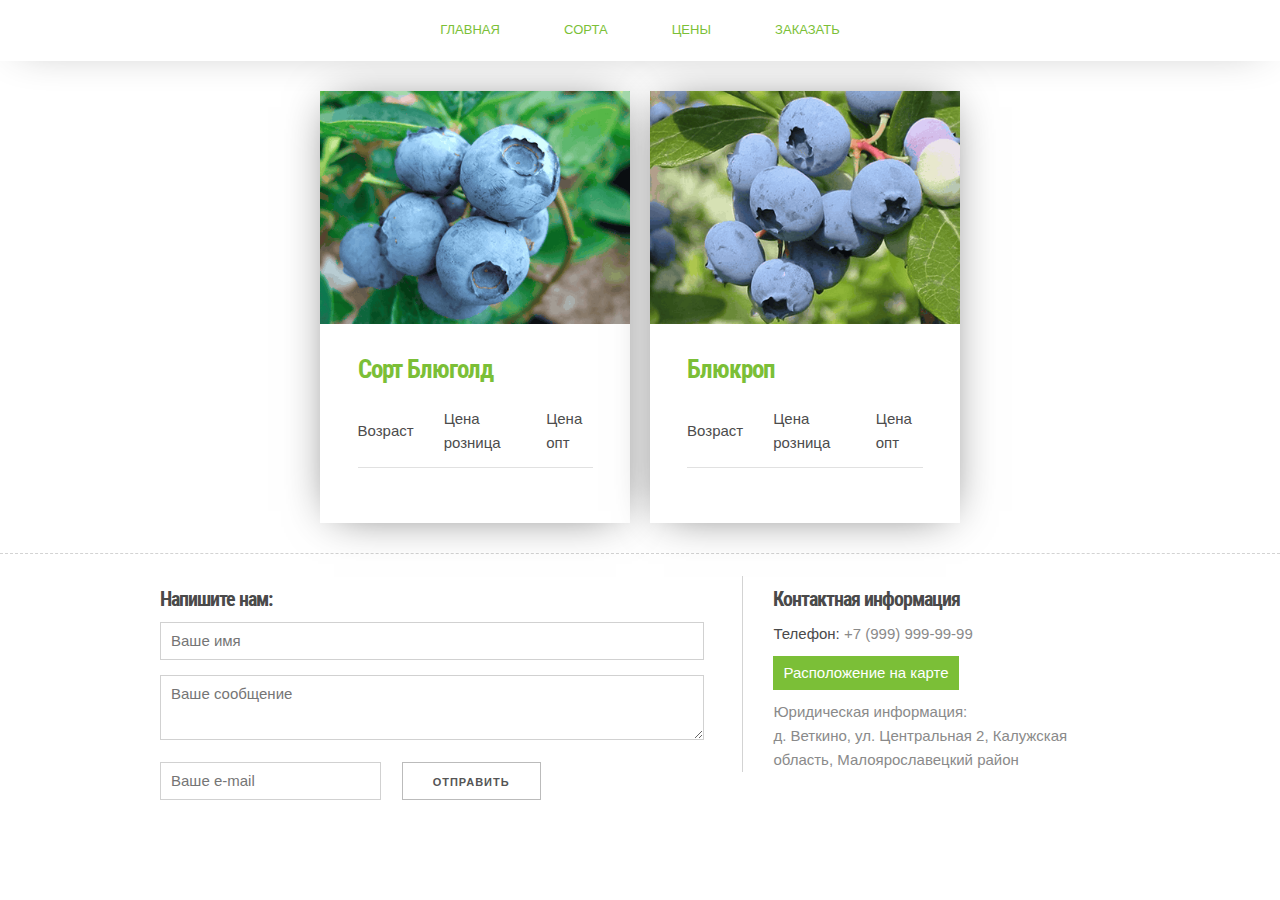
==== commit 923b949c: "initial state" ====
--- a/prices.html
+++ b/prices.html
@@ -73,9 +73,10 @@
 
             <h3>Свяжитесь с нами:</h3>
             <ul>
-                <li>Телефон: +375 (29) 224-55-81</li>
-                <li>E-mail: katrin8787@tut.by</li>
-                <li><a href="https://goo.gl/maps/rK2JYMR178M2" target="_blank">Расположение на карте</a></li>
+                <li>Телефон: +7 (000) 000-00-00</li>
+                <li>E-mail: golubica-VO@tut.ru</li>
+
+                <li><a href="https://goo.gl/maps/KjbnM349uf82" target="_blank">Расположение на карте</a></li>
             </ul>
         </div>
     </div>
@@ -150,10 +151,10 @@
                 </div>
                 <div class="five columns info">
                     <h3>Контактная информация</h3>
-                    <p><span>Телефон: </span>+375 (29) 224-55-81</p>
+                    <p><span>Телефон: </span>+7 (999) 999-99-99</p>
                     <p>
-                        <a href="https://goo.gl/maps/rK2JYMR178M2" target="_blank">Расположение на карте</a></p>
-                    <p> Юридическая информация: <br> ООО "Ягодная долина" 220030, г. Минск, пл. Свободы 23, комн. 96, Республика Беларусь
+                        <a href="https://goo.gl/maps/KjbnM349uf82" target="_blank">Расположение на карте</a></p>
+                    <p> Юридическая информация: <br> д. Веткино, ул. Центральная 2, Калужская область, Малоярославецкий район
                     </p>
                 </div>
             </div>
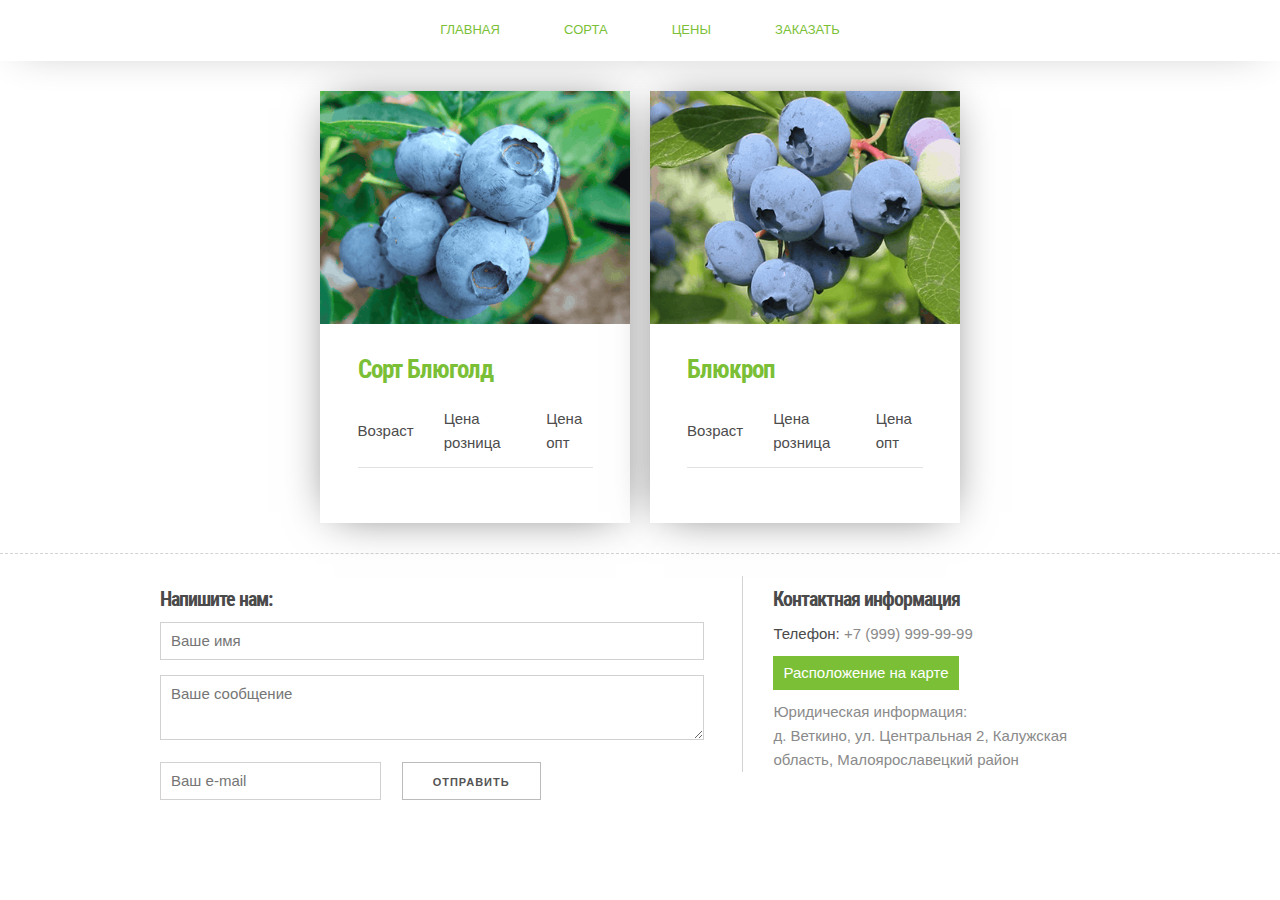
==== commit 70f64f38: "Update prices.html" ====
--- a/prices.html
+++ b/prices.html
@@ -142,12 +142,14 @@
             <div class="row">
                 <div class="seven columns">
                     <h3>Напишите нам:</h3>
+                    
                     <form id="sendMessage" method="POST">
                         <input type="text" name="name" value="" placeholder="Ваше имя" required>
                         <textarea cols="45" name="message" placeholder="Ваше сообщение" required></textarea>
-                        <input type="email" name="email" value="" placeholder="Ваше e-mail" required>
+                        <input type="email" name="email" value="" placeholder="Ваш e-mail" required>
                         <input type="submit" name="send" value="Отправить">
                     </form>
+                    
                 </div>
                 <div class="five columns info">
                     <h3>Контактная информация</h3>
@@ -160,6 +162,7 @@
             </div>
         </div>
     </footer>
+    <!--
     <script>
         var form = document.getElementById('sendMessage');
 
@@ -192,8 +195,25 @@
 
 
         }
-
-    </script>
+        </script>
+-->
+<script type="text/javascript">
+$(document).ready(function(){
+    $("#sendMessage").submit(function() { //устанавливаем событие отправки для формы с id=form
+            var form_data = $(this).serialize(); //собераем все данные из формы
+            $.ajax({
+            type: "POST", //Метод отправки
+            url: "send.php", //путь до php фаила отправителя
+            data: form_data,
+            success: function() {
+                   //код в этом блоке выполняется при успешной отправке сообщения
+                   alert("Ваше сообщение отпрвлено!");
+            });
+    });
+});    
+</script>
+    
+    
     <!-- Yandex.Metrika counter --> <script type="text/javascript"> (function (d, w, c) { (w[c] = w[c] || []).push(function() { try { w.yaCounter37584040 = new Ya.Metrika({ id:37584040, clickmap:true, trackLinks:true, accurateTrackBounce:true, webvisor:true }); } catch(e) { } }); var n = d.getElementsByTagName("script")[0], s = d.createElement("script"), f = function () { n.parentNode.insertBefore(s, n); }; s.type = "text/javascript"; s.async = true; s.src = "https://mc.yandex.ru/metrika/watch.js"; if (w.opera == "[object Opera]") { d.addEventListener("DOMContentLoaded", f, false); } else { f(); } })(document, window, "yandex_metrika_callbacks"); </script> <noscript><div><img src="https://mc.yandex.ru/watch/37584040" style="position:absolute; left:-9999px;" alt="" /></div></noscript> <!-- /Yandex.Metrika counter -->
 </body>
 
